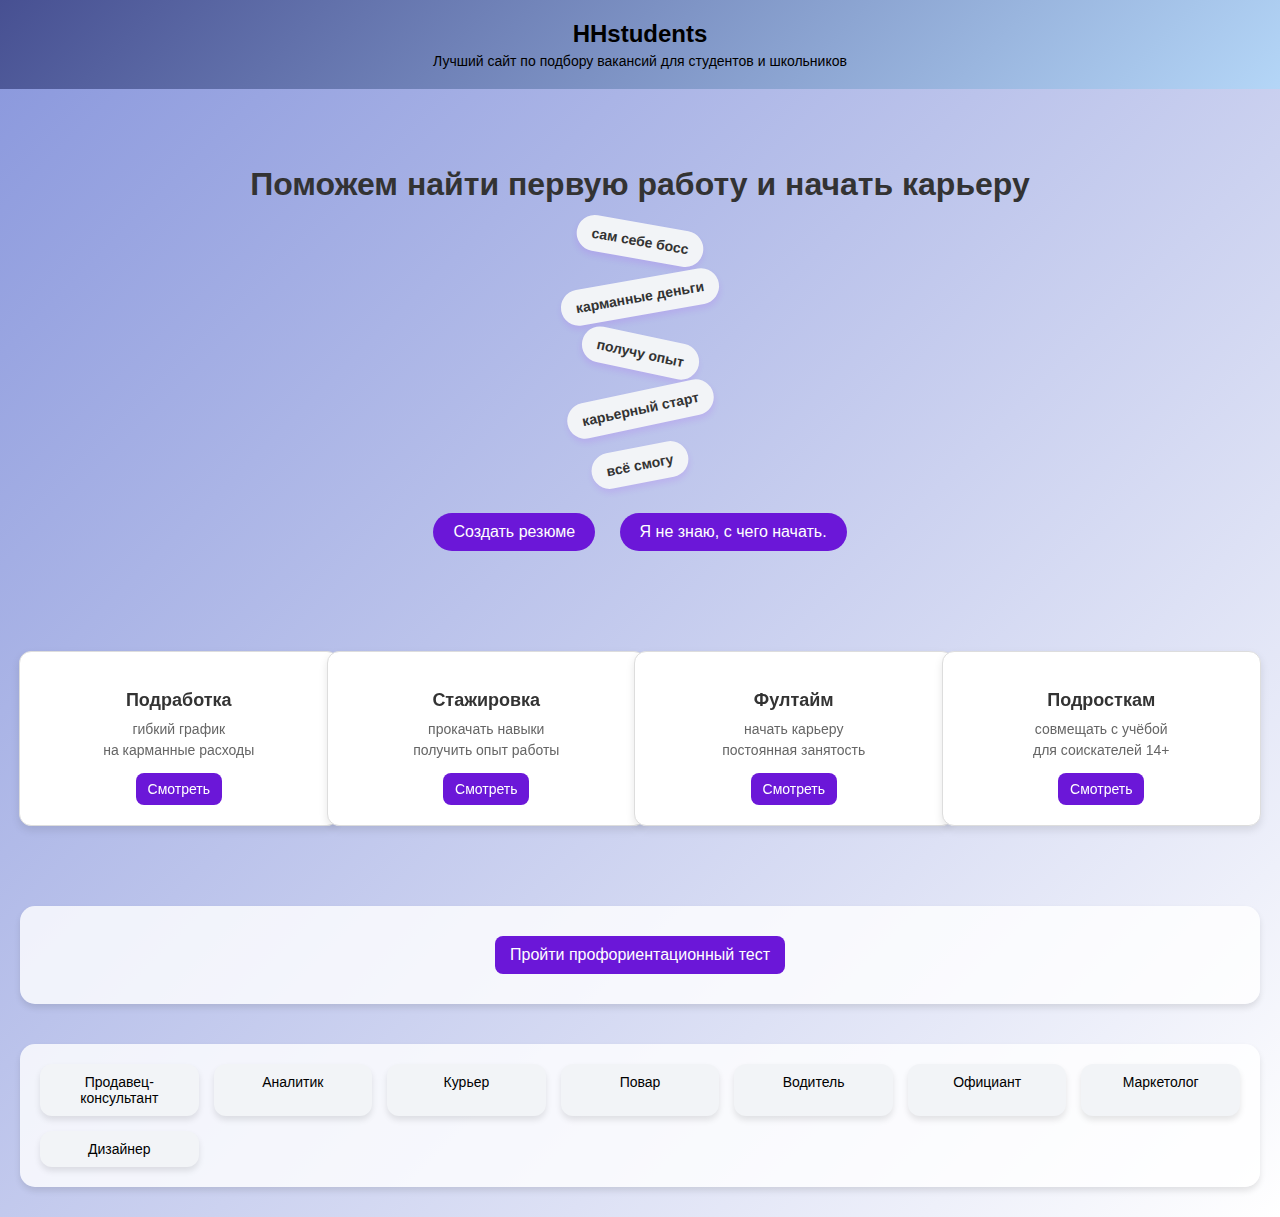
==== index.html @ cc39b58d "The COmmit" ====
<!DOCTYPE html>
<html lang="ru">
<head>
  <meta charset="UTF-8">
  <meta name="viewport" content="width=device-width, initial-scale=1.0">
  <title>Вакансии для студентов и молодых специалистов - стажировки, работы и подработки без опыта</title>
  <style>
    a {
  color: inherit;
  text-decoration: inherit;
  cursor: inherit;
}
    body {
      margin: 0;
      font-family: DAYTON, sans-serif;
      background: linear-gradient(135deg, #8896dc 0%, #ffffff 100%);
      color: #333;
    }

    header {
        background: linear-gradient(135deg, #475092, #b4d6f7);
      padding: 20px;
      text-align: center;
      color: #fff;
    }

    header h1 {
      margin: 0;
      font-size: 24px;
    }

    header p {
      margin: 5px 0 0;
      font-size: 14px;
    }

    .main-banner {
      text-align: center;
      padding: 50px 20px;
      position: relative;
    }

    .main-banner h2 {
      font-size: 32px;
      margin-bottom: 20px;
    }

    .keywords {
      display: flex;
      flex-direction: column;
      align-items: center;
      gap: 20px;
    }

    .keywords span {
      background-color: #f2f4f7;
      color: #333;
      border-radius: 20px;
      padding: 10px 15px;
      font-size: 14px;
      font-weight: bold;
      font-family: comic sans ms, sans-serif;
      box-shadow: 0 4px 6px rgba(153, 0, 255, 0.1);
      transition: border 0.3s;
    }

    .keywords span:hover {
      border: 2px solid #6b17d8;
    }

    .buttons {
      text-align: center;
      margin-top: 20px;
    }

    .buttons button {
      background-color: #6b17d8;
      color: #fff;
      border: none;
      border-radius: 25px;
      padding: 10px 20px;
      font-size: 16px;
      cursor: pointer;
      margin: 10px;
      transition: transform 0.3s, background-color 0.3s;
    }

    .buttons button:hover {
      background-color:#6f00ff;
      transform: translateY(-5px);
    }

    .cards {
      display: grid;
      grid-template-columns: repeat(auto-fit, minmax(250px, 1fr));
      gap: 30px;
      padding: 40px;
      justify-items: center;
    }

    .card {
      background-color: #fff;
      border: 1px solid #ddd;
      border-radius: 12px;
      padding: 20px;
      text-align: center;
      box-shadow: 0 4px 8px rgba(0, 0, 0, 0.1);
      width: 100%;
      max-width: 300px;
      position: relative;
      transition: transform 0.3s, background-color 0.3s;
    }

    .card:hover {
      transform: translateY(-10px);
      background-color: #f2f4f7;
    }

    .card h3 {
      font-size: 18px;
      color: #333;
      margin-bottom: 10px;
    }

    .card p {
      font-size: 14px;
      color: #666;
      margin: 5px 0;
    }

    .card button {
      margin-top: 10px;
      padding: 8px 12px;
      font-size: 14px;
      background-color: #6b17d8;
      color: white;
      border: none;
      border-radius: 8px;
      cursor: pointer;
      transition: background-color 0.3s;
    }

    .card button:hover {
      background-color: #6f00ff;
    }

    .test-section {
      text-align: center;
      margin: 40px 20px;
      padding: 20px;
      background-color: rgba(255, 255, 255, 0.8);
      border-radius: 15px;
      box-shadow: 0 4px 6px rgba(0, 0, 0, 0.1);
    }

    .test-section button {
      background-color: #6b17d8;
      color: white;
      border: none;
      border-radius: 8px;
      padding: 10px 15px;
      font-size: 16px;
      cursor: pointer;
      margin: 10px;
      transition: background-color 0.3s;
    }

    .test-section button:hover {
      background-color: #6f00ff;
    }

    .test-question {
      display: none;
      margin-top: 20px;
    }

    .test-question.active {
      display: block;
    }

    .test-question p {
      font-size: 18px;
      margin-bottom: 15px;
    }

    .test-question button {
      margin: 5px;
    }

    .jobs-list {
      display: grid;
      grid-template-columns: repeat(auto-fit, minmax(150px, 1fr));
      gap: 15px;
      margin: 30px 20px;
      padding: 20px;
      background-color: rgba(255, 255, 255, 0.8);
      border-radius: 15px;
      box-shadow: 0 4px 6px rgba(0, 0, 0, 0.1);
    }

    .jobs-list a {
      text-decoration: none;
      font-size: 14px;
      color: #000000;
      text-align: center;
      background-color: #f2f4f7;
      border-radius: 12px;
      padding: 10px;
      box-shadow: 0 4px 6px rgba(0, 0, 0, 0.1);
      transition: background-color 0.3s;
    }

    .jobs-list a:hover {
      background-color: #cce7e2;
    }

    /* Highlight Job Card */
    .highlight {
      background-color: #ffe8e8;
      border: 2px solid #e91e63;
      animation: highlight-animation 1s ease-in-out infinite alternate;
    }

    @keyframes highlight-animation {
      from {
        transform: scale(1);
      }
      to {
        transform: scale(1.05);
      }
    }
    /* Важная часть */
.popup__bg {
    position: fixed;
    top: 0;
    left: 0;
    width: 100%;
    height: 100vh;
    background: rgba(0,0,0,0.5);
    opacity: 0;
    pointer-events: none;
    transition: 0.5s all;
}

.popup__bg.active {
    opacity: 1;
    pointer-events: all;
    transition: 0.5s all;
}

.popup {
    position: absolute;
    top: 50%;
    left: 50%;
    transform: translate(-50%, -50%) scale(0);
    background: #fff;
    width: 400px;
    padding: 25px;
    transition: 0.5s all;
}

.popup.active {
    transform: translate(-50%, -50%) scale(1);
    transition: 0.5s all;
    z-index: 10;
}
/* Конец важной части */
/* Далее код для стилизации формы */
.close-popup {
    position: absolute;
    top: 10px;
    right: 10px;
    cursor: pointer;
    width: 40px;
    height: 40px;
}

.popup label {
    width: 100%;
    margin-bottom: 25px;
    display: flex;
    flex-direction: column-reverse;
}

.popup .label__text {
    font-size: 14px;
    text-transform: uppercase;
    font-weight: 500;
    color: #cfd0d3;
    margin-bottom: 5px;
}

.popup input {
    height: 45px;
    font-size: 18px;
    border: none;
    outline: none;
    border-bottom: 1px solid #cfd0d3;
}

.popup input:focus {
    border-bottom: 1px solid #2982ff;
}

.popup input:focus + .label__text {
    color: #2982ff;
}

.popup textarea {
    resize: none;
    width: 100%;
    height: 150px;
    border: none;
    outline: none;
    border-bottom: 1px solid #cfd0d3;
    font-size: 18px;
    padding-top: 5px;
}

.popup textarea:focus {
    border-bottom: 1px solid #2982ff;
}

.popup textarea:focus + .label__text {
    color: #2982ff;
}

.popup button {
    width: 100%;
    height: 45px;
    display: flex;
    align-items: center;
    justify-content: center;
    color: #fff;
    font-size: 18px;
    border: 2px solid #2982ff;
    background: #2982ff;
    cursor: pointer;
    text-transform: uppercase;
    transition: 0.5s all;
}

.popup button:hover {
    background: #fff;
    color:#2982ff;
    transition: 0.5s all;
}
  </style>
</head>
<body>
  <header>
    <h1 style="color:#000000">HHstudents</h1>
    <p style="color:#000000">Лучший сайт по подбору вакансий для студентов и школьников</p>
  </header>

  <section class="main-banner">
    <h2><span style="font-family:'Trebuchet MS', 'Lucida Sans Unicode', 'Lucida Grande', 'Lucida Sans', Arial, sans-serif">Поможем найти первую работу и начать карьеру</span></h2>
    <div class="keywords">
      <span style="transform: rotate(10deg); text-align: left;">сам себе босс</span>
      <span style="transform: rotate(-10deg);">карманные деньги</span>
      <span style="transform: rotate(12deg);">получу опыт</span>
      <span style="transform: rotate(-12deg);">карьерный старт</span>
      <span style="transform: rotate(-11deg);">всё смогу</span>
    </div>
    <div class="popup__bg">
      <form class="popup">
          <img src="images/close-square-svgrepo-com.svg" class="close-popup">
          <label>
              <input type="text" name="name">
              <div class="label__text">
                  Ваше имя
              </div>
          </label>
          <label>
              <input type="tel" name="tel">
              <div class="label__text">
                  Ваш телефон
              </div>
          </label>
          <label>
              <textarea name="message"></textarea>
              <div class="label__text">
                  Ваше сообщение
              </div>
          </label>
          <button type="submit">Отправить</button>
      </form>
  </div>
    <div class="buttons">
      <button><a href="#" class="open-popup">Создать резюме</a></button>
      <a href='#Я не знаю с чего начать'>
        <button id="restart-testr" class="green-button" onclick="document.getElementById('povar').scrollIntoView({ behavior: 'smooth' });">Я не знаю, с чего начать.
      </button>
      </a>
    </div>
  </section>

  <section class="cards">
    <div class="card" data-category="студентам">
      <h3>Подработка</h3>
      <p>гибкий график</p>
      <p>на карманные расходы</p>
      <button><a href="https://hh.ru/search/vacancy?experience=noExperience&employment=part&hhtmFrom=students&hhtmFromLabel=for_users">Смотреть</a></button>
    </div>
    <div class="card" data-category="студентам выпускникам">
      <h3>Стажировка</h3>
      <p>прокачать навыки</p>
      <p>получить опыт работы</p>
      <button><a href="https://hh.ru/stazhirovki?hhtmFrom=students&hhtmFromLabel=for_users">Смотреть</a></button>
    </div>
    <div class="card" data-category="выпускникам">
      <h3>Фултайм</h3>
      <p>начать карьеру</p>
      <p>постоянная занятость</p>
      <button><a href="https://hh.ru/search/vacancy?employment=full&experience=noExperience&hhtmFrom=students&hhtmFromLabel=for_users">Смотреть</a></button>
    </div>
    <div class="card" data-category="школьникам">
      <h3>Подросткам</h3>
      <p>совмещать с учёбой</p>
      <p>для соискателей 14+</p>
      <button><a href="https://hh.ru/search/vacancy?search_field=name&search_field=company_name&search_field=description&enable_snippets=false&experience=noExperience&label=accept_kids&text=&L_save_area=true&hhtmFrom=students&hhtmFromLabel=for_users">Смотреть</a></button>
    </div>
  </section>

  <section class="test-section">
    <a href='#Я не знаю с чего начать'>
      <button id="restart-test" class="green-button">Пройти профориентационный тест</button>
    </a>
    <div id="test-questions"></div>
    <section id="result" style="display: none; text-align: center;">
      <h3>Результаты теста:</h3>
      <div id="result-links" style="margin-top: 40px;"></div>

    </section>
  </section>


  <style>
    /* Общий стиль для зеленых кнопок */
    .green-button {
      background-color: #6b17d8; /* Темно-зеленый цвет */
      color: white;
      border: none;
      border-radius: 8px;
      padding: 10px 20px;
      font-size: 16px;
      cursor: pointer;
      margin: 10px;
      transition: background-color 0.3s, transform 0.3s;
    }

    .green-button:hover {
      background-color: #6f00ff; /* Более темный зеленый */
      transform: translateY(-3px); /* Легкое приподнимание */
    }

    /* Для кнопок ответов */
    .test-question button {
      background-color: #6b17d8; /* Темно-зеленый цвет */
      color: white;
      border: none;
      border-radius: 8px;
      padding: 10px 20px;
      font-size: 16px;
      cursor: pointer;
      margin: 10px;
      transition: background-color 0.3s, transform 0.3s;
    }

    .test-question button:hover {
      background-color: #6f00ff; /* Более темный зеленый */
      transform: translateY(-3px); /* Легкое приподнимание */
    }
  </style>

  <section class="jobs-list">
    <a href="https://hh.ru/vacancies/konsultant">Продавец-консультант</a>
    <a href="https://hh.ru/vacancies/analitik">Аналитик</a>
    <a href="https://hh.ru/search/vacancy?text=Курьер&salary=&ored_clusters=true&experience=noExperience&accept_temporary=false&hhtmFrom=students&hhtmFromLabel=professions">Курьер</a>
    <a href="https://hh.ru/vacancies/povar">Повар</a>
    <a id="povar" href="https://hh.ru/vacancies/voditel?hhtmFromLabel=rainbow_profession&hhtmFrom=main">Водитель</a>
    <a href="https://hh.ru/search/vacancy?text=Официант&salary=&ored_clusters=true&experience=noExperience&accept_temporary=false&hhtmFrom=students&hhtmFromLabel=professions">Официант</a>
    <a href="https://hh.ru/vacancies/marketolog">Маркетолог</a>
    <a href="https://hh.ru/vacancies/dizayner">Дизайнер</a>
  </section>

  <script>
    const questions = [
      { question: "Какая сфера вам ближе?", options: ["IT", "Маркетинг", "Медицина", "Искусство", "Образование"] },
      { question: "Как вы относитесь к командной работе?", options: ["Обожаю", "Работаю в одиночку", "Не имеет значения"] },
      { question: "Какую нагрузку вы предпочитаете?", options: ["Полный день", "Частичная занятость", "Гибкий график"] },
      { question: "Что вам больше нравится?", options: ["Анализ данных", "Креативность", "Работа с людьми", "Физический труд"] },
      { question: "Какое образование у вас?", options: ["Техническое", "Гуманитарное", "Медицинское", "Не имеет значения"] },
      { question: "Вы любите путешествовать?", options: ["Да", "Нет"] },
      { question: "Что для вас важно на работе?", options: ["Доход", "Интерес", "Стабильность", "Творчество"] },
      { question: "Как вы относитесь к новым технологиям?", options: ["Люблю изучать", "Использую редко", "Интересуюсь, но не глубоко"] },
      { question: "Где вы себя видите через 5 лет?", options: ["Руководитель", "Эксперт", "Фрилансер", "Работаю в команде"] },
      { question: "Какая работа вам ближе?", options: ["Офисная", "Удаленная", "На свежем воздухе", "В больнице"] }
    ];

    const professions = {
      IT: "https://hh.ru/vacancies/specialist_po_it",
      Маркетинг: "https://hh.ru/vacancies/marketolog",
      Медицина: "https://hh.ru/vacancies/medicinskiy_rabotnik",
      Искусство: "https://hh.ru/vacancies/artist",
      Образование: "https://hh.ru/vacancies/uchitel",
      "Анализ данных": "https://hh.ru/vacancies/analitik-dannyh",
      "Работа с людьми": "https://hh.ru/vacancies/konsultant",
      "Физический труд": "https://hh.ru/vacancies/gruzchik",
      Руководитель: "https://hh.ru/vacancies/rukovoditel",
      Фрилансер: "https://hh.ru/vacancies/frilanser"
    };

    let currentQuestionIndex = 0;
    let selectedAnswers = [];

    const testQuestions = document.getElementById("test-questions");
    const resultSection = document.getElementById("result");
    const resultLinks = document.getElementById("result-links");
    const restartButton = document.getElementById("restart-test");

    // Функция для отображения вопроса
    function showQuestion(index) {
      const questionData = questions[index];

      testQuestions.innerHTML = `
        <div class="test-question active">
          <p>${questionData.question}</p>
          <div id="options-container"></div>
        </div>
      `;

      const optionsContainer = document.getElementById("options-container");
      questionData.options.forEach(option => {
        const button = document.createElement("button");
        button.textContent = option;
        button.className = "green-button";
        button.addEventListener("click", () => handleAnswer(option));
        optionsContainer.appendChild(button);
      });
    }
    // Обработка ответа пользователя
    function handleAnswer(answer) {
      selectedAnswers.push(answer);
      currentQuestionIndex++;

      if (currentQuestionIndex < questions.length) {
        showQuestion(currentQuestionIndex);
      } else {
        showResult();
      }
    }
    let popupBg = document.querySelector('.popup__bg'); // Фон попап окна
let popup = document.querySelector('.popup'); // Само окно
let openPopupButtons = document.querySelectorAll('.open-popup'); // Кнопки для показа окна
let closePopupButton = document.querySelector('.close-popup'); // Кнопка для скрытия окна
openPopupButtons.forEach((button) => { // Перебираем все кнопки
    button.addEventListener('click', (e) => { // Для каждой вешаем обработчик событий на клик
        e.preventDefault(); // Предотвращаем дефолтное поведение браузера
        popupBg.classList.add('active'); // Добавляем класс 'active' для фона
        popup.classList.add('active'); // И для самого окна
    })
});
closePopupButton.addEventListener('click',() => { // Вешаем обработчик на крестик
    popupBg.classList.remove('active'); // Убираем активный класс с фона
    popup.classList.remove('active'); // И с окна
});
document.addEventListener('click', (e) => { // Вешаем обработчик на весь документ
    if(e.target === popupBg) { // Если цель клика - фот, то:
        popupBg.classList.remove('active'); // Убираем активный класс с фона
        popup.classList.remove('active'); // И с окна
    }
});
    // Отображение результатов теста
    function showResult() {
      testQuestions.style.display = "none";
      resultSection.style.display = "block";

      const selectedProfession = selectedAnswers.reduce((acc, answer) => {
        if (professions[answer]) acc[answer] = (acc[answer] || 0) + 1;
        return acc;
      }, {});

      const sortedProfessions = Object.keys(selectedProfession).sort((a, b) => selectedProfession[b] - selectedProfession[a]);

      resultLinks.innerHTML = "";
      sortedProfessions.slice(0, 3).forEach(prof => {
        const link = document.createElement("a");
        link.href = professions[prof];
        link.textContent = prof;
        link.target = "_blank";
        link.className = "green-button";
        resultLinks.appendChild(link);
      });

      restartButton.style.display = "inline-block";
    }

    // Перезапуск теста
    // restartButton.addEventListener("click", () => {
    //   currentQuestionIndex = 0;
    //   selectedAnswers = [];
    //   testQuestions.style.display = "block";
    //   resultSection.style.display = "none";
    //   showQuestion(currentQuestionIndex);
    // });

    // Инициализация теста
    restartButton.addEventListener("click", () => {
      currentQuestionIndex = 0;
      selectedAnswers = [];
      testQuestions.style.display = "block";
      resultSection.style.display = "none";
      restartButton.textContent = "Начать заново";
      showQuestion(currentQuestionIndex);
    });
  </script>
</body>
</html>
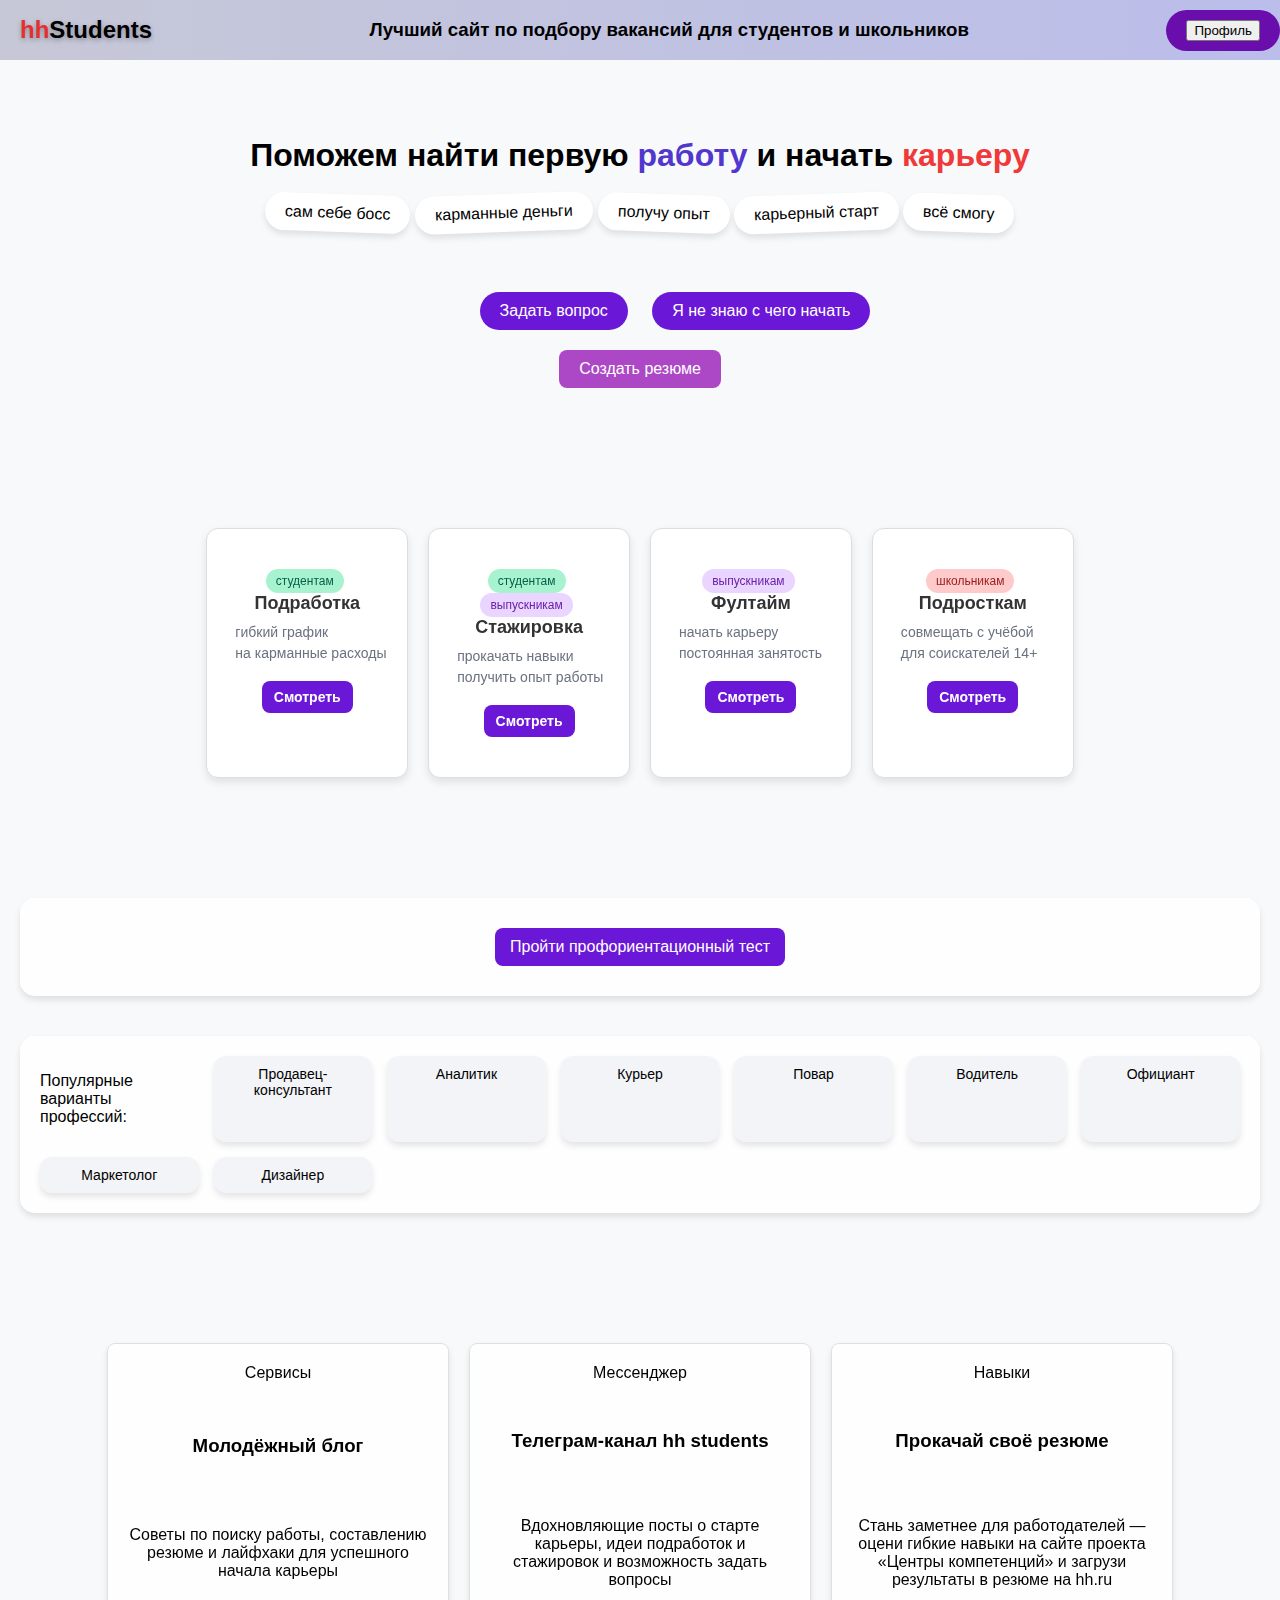
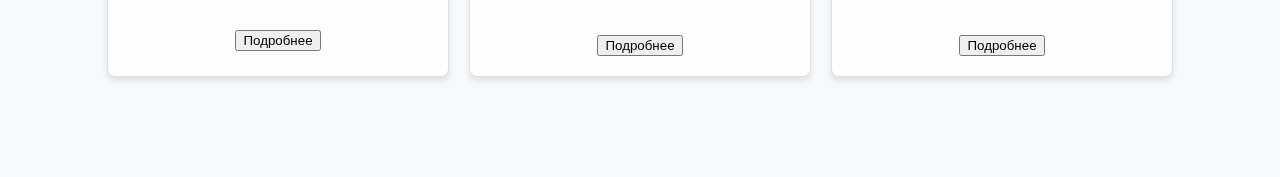
==== commit 9e529577: "Update index.html" ====
--- a/index.html
+++ b/index.html
@@ -1,5 +1,6 @@
 <!DOCTYPE html>
 <html lang="ru">
+<link rel="stylesheet" hre="style.css">
 <head>
   <meta charset="UTF-8">
   <meta name="viewport" content="width=device-width, initial-scale=1.0">
@@ -11,14 +12,147 @@
   cursor: inherit;
 }
     body {
-      margin: 0;
+        margin: 0;
       font-family: DAYTON, sans-serif;
-      background: linear-gradient(135deg, #8896dc 0%, #ffffff 100%);
-      color: #333;
+      background: url(ffwsaf.png)
     }
 
     header {
-        background: linear-gradient(135deg, #475092, #b4d6f7);
+            margin: 0;
+            height: 100vh;
+            display: flex;
+            justify-content: space-between;
+            align-items: center;
+            background: linear-gradient(90deg, #c6c8d7, #b0b2ff, #f6c2f1);
+            background-size: 400% 400%;
+            animation: gradientAnimation 7s ease infinite;
+            height: 60px;
+            /* padding: 20px;
+            text-align: center;
+            color: #fff; */
+        }
+        body {
+  font-family: Arial, sans-serif;
+  margin: 0;
+  padding: 0;
+  background-color: #f8f9fb;
+}
+.textright {
+    text-align: right;
+    padding: 10px 20px;
+            font-size: 16px;
+            color: rgb(242, 242, 242);
+            background-color: #6a0dad;
+            border: none;
+            border-radius: 30px;
+            cursor: pointer;
+            transition: background-color 0.3s ease;
+}
+.cards-container {
+  display: flex;
+  gap: 20px;
+  justify-content: center;
+  margin: 40px auto;
+  max-width: 1200px;
+}
+
+.card {
+  background: #fff;
+  border: 1px solid #e5e7eb;
+  border-radius: 10px;
+  box-shadow: 0 2px 4px rgba(0, 0, 0, 0.1);
+  padding: 10px;
+  width: 250px;
+  text-align: left;
+}
+
+.card h3 {
+  font-size: 20px;
+  margin: 20px 0;
+}
+
+.card ul {
+  list-style: none;
+  padding: 0;
+  margin: 10px 0;
+}
+
+.card ul li {
+  display: flex;
+  align-items: center;
+  font-size: 14px;
+  color: #6b7280;
+  margin: 5px 0;
+}
+
+.card ul li i {
+  margin-right: 8px;
+  font-size: 16px;
+}
+
+.card button {
+  background: #f1f5f9;
+  border: none;
+  border-radius: 5px;
+  cursor: pointer;
+  padding: 10px 20px;
+  font-size: 14px;
+  color: #1f2937;
+  margin-top: 15px;
+  transition: background 0.3s;
+}
+
+.card button:hover {
+  background: #e5e7eb;
+}
+
+.card button a {
+  text-decoration: none;
+  color: inherit;
+}
+
+.tag {
+  display: inline-block;
+  padding: 5px 10px;
+  border-radius: 20px;
+  font-size: 12px;
+  color: #fff;
+  margin-right: 5px;
+}
+
+.tag.student {
+  background-color: #a7f3d0;
+  color: #065f46;
+}
+
+.tag.graduate {
+  background-color: #e9d5ff;
+  color: #6b21a8;
+}
+
+.tag.school {
+  background-color: #fecaca;
+  color: #9b1c1c;
+}
+
+
+        @keyframes gradientAnimation {
+            0% {
+                background-position: 0% 50%;
+            }
+            50% {
+                background-position: 100% 50%;
+            }
+            100% {
+                background-position: 0% 50%;
+            }
+        }
+
+        h1 {
+            font-family: Arial, sans-serif;
+            color: white;
+            text-shadow: 0 2px 5px rgba(0, 0, 0, 0.3);
+        
       padding: 20px;
       text-align: center;
       color: #fff;
@@ -46,31 +180,32 @@
     }
 
     .keywords {
-      display: flex;
-      flex-direction: column;
-      align-items: center;
-      gap: 20px;
-    }
-
-    .keywords span {
-      background-color: #f2f4f7;
-      color: #333;
-      border-radius: 20px;
-      padding: 10px 15px;
-      font-size: 14px;
-      font-weight: bold;
-      font-family: comic sans ms, sans-serif;
-      box-shadow: 0 4px 6px rgba(153, 0, 255, 0.1);
-      transition: border 0.3s;
-    }
-
-    .keywords span:hover {
-      border: 2px solid #6b17d8;
-    }
+  display: flex;
+  align-items: center;
+  justify-content: center;
+  gap: 10px; /* Расстояние между элементами */
+  flex-wrap: wrap; /* Позволяет элементам переноситься на новую строку при необходимости */
+  margin-top: 20px;
+}
+.keywords span {
+  display: inline-block;
+  padding: 10px 20px;
+  border-radius: 20px;
+  background: #fff;
+  box-shadow: 0 4px 6px rgba(0, 0, 0, 0.1);
+  transform: rotate(0deg); /* Убираем произвольный поворот */
+  transition: transform 0.3s ease;
+}
+.keywords span:hover {
+  transform: scale(1.05); /* Немного увеличиваем элемент при наведении */
+  box-shadow: 0 6px 10px rgba(0, 0, 0, 0.15);
+}
+
+    
 
     .buttons {
       text-align: center;
-      margin-top: 20px;
+      margin-top: 50px;
     }
 
     .buttons button {
@@ -102,7 +237,7 @@
       background-color: #fff;
       border: 1px solid #ddd;
       border-radius: 12px;
-      padding: 20px;
+      padding: 40px 20px;
       text-align: center;
       box-shadow: 0 4px 8px rgba(0, 0, 0, 0.1);
       width: 100%;
@@ -211,7 +346,7 @@
     }
 
     .jobs-list a:hover {
-      background-color: #cce7e2;
+      background-color: #e8def7;
     }
 
     /* Highlight Job Card */
@@ -243,11 +378,14 @@
 }
 
 .popup__bg.active {
+    position:static;
     opacity: 1;
     pointer-events: all;
     transition: 0.5s all;
 }
-
+.popup__bg.active:hover {
+    background: none;
+}
 .popup {
     position: absolute;
     top: 50%;
@@ -345,22 +483,143 @@
     color:#2982ff;
     transition: 0.5s all;
 }
+.bodys {
+    font-family: Arial, sans-serif;
+    display: flex;
+    justify-content: center;
+    align-items: flex-end; /* Выровнять элементы по нижнему краю */
+    margin: 0;
+    position: relative; /* Для корректного позиционирования */
+        }
+
+        .cards1 {
+    cursor: pointer;
+    bottom: 0;
+    display: flex;
+    gap: 20px;
+    background-color: linear-gradient(135deg, #8896dc 0%, #ffffff 100%); /* Фон для блока */
+    padding: 100px 20px;
+    width: 100%; /* Растянуть блок по ширине экрана */
+    justify-content: center;
+    transition: transform 0,3s, background-color 0.3s;
+        }
+
+        .card1 {
+            background-color: #f8f8f8;
+      border: 1px solid #ddd;
+      border-radius: 12px;
+      padding: 20px;
+      text-align: center;
+      box-shadow: 0 4px 8px rgba(0, 0, 0, 0.1);
+      width: 100%;
+      max-width: 300px;
+      position: relative;
+      transition: transform 0.3s, background-color 0.3s;
+            display: grid;
+      grid-template-columns: repeat(auto-fit, minmax(250px, 1fr));
+      gap: 30px;
+      padding: 40px;
+      justify-items: center;
+            background: rgb(254, 254, 255);
+    border: 1px solid #e0e0e0;
+    border-radius: 8px;
+    padding: 20px;
+    width: 300px;
+    box-shadow: 0 4px 6px rgba(0, 0, 0, 0.1);
+        }
+        .card1:hover {
+            transform: translateY(-3px);
+        }
+        .card h3 {
+            margin: 0;
+    font-size: 18px;
+    color: #333;
+        }
+
+        .card p {
+            margin: 10px 0 20px;
+    color: #666;
+    font-size: 14px;
+    line-height: 1.5;
+        }
+
+        .card .tag1 {
+            display: inline-block;
+    background: #ffbcbc;
+    color: #ffffff;
+    font-size: 12px;
+    padding: 4px 8px;
+    border-radius: 12px;
+    margin-bottom: 10px;
+        }
+
+        .card a {
+            text-decoration: none;
+    color: #0066cc;
+    font-weight: bold;
+    font-size: 14px;
+        }
+
+        .card a:hover {
+            text-decoration: underline;
+        }
+    </style>
+</head>
   </style>
 </head>
+    <style>
+        .button {
+            background-color: #6a4dff;
+            color: white;
+            padding: 10px 20px;
+            border-radius: 25px;
+            font-size: 16px;
+            border: none;
+            cursor: pointer;
+            text-align: center;
+            transition: background-color 0.3s;
+            background-color: #ac48c5; /* Темно-зеленый цвет */
+      color: white;
+      border: none;
+      border-radius: 8px;
+      padding: 10px 20px;
+      font-size: 16px;
+      cursor: pointer;
+      margin: 10px;
+      transition: background-color 0.3s, transform 0.3s;
+        }
+
+        .button:hover {
+            background-color: #6f00ff;
+        }
+
+        .button a {
+            color: white;
+            text-decoration: none;
+            display: inline-block;
+        }
+    </style>
+</head>
+<body>
+    </button>
 <body>
   <header>
-    <h1 style="color:#000000">HHstudents</h1>
-    <p style="color:#000000">Лучший сайт по подбору вакансий для студентов и школьников</p>
+    <h1 style="color:#e33030">hh<span style="color:#000000">Students</span></h1>
+    <h3 style="color:#000000">Лучший сайт по подбору вакансий для студентов и школьников</h3>
+    <div class="textright"><button id="profileButton">Профиль</button></div>
   </header>
 
   <section class="main-banner">
-    <h2><span style="font-family:'Trebuchet MS', 'Lucida Sans Unicode', 'Lucida Grande', 'Lucida Sans', Arial, sans-serif">Поможем найти первую работу и начать карьеру</span></h2>
-    <div class="keywords">
-      <span style="transform: rotate(10deg); text-align: left;">сам себе босс</span>
-      <span style="transform: rotate(-10deg);">карманные деньги</span>
-      <span style="transform: rotate(12deg);">получу опыт</span>
-      <span style="transform: rotate(-12deg);">карьерный старт</span>
-      <span style="transform: rotate(-11deg);">всё смогу</span>
+    <h2><span style="font-family:'Trebuchet MS', 'Lucida Sans Unicode', 'Lucida Grande', 'Lucida Sans', Arial, sans-serif">Поможем найти первую<span style="color:#5137ce"> работу</span> и начать<span style="color:#f03a3a"> карьеру</span></span></h2>
+    <div class="keywords" style="display: flex; align-items: center; justify-content: center; gap: 10px; flex-wrap: wrap;"> 
+      <class="keywords"> 
+        <span style="transform: rotate(2deg); text-align: left;">сам себе босс</span>
+        <span style="transform: rotate(-2deg);">карманные деньги</span>
+        <span style="transform: rotate(2deg);">получу опыт</span>
+        <span style="transform: rotate(-2deg);">карьерный старт</span>
+        <span style="transform: rotate(2deg);">всё смогу</span>
+    </div>
+    
     </div>
     <div class="popup__bg">
       <form class="popup">
@@ -387,39 +646,57 @@
       </form>
   </div>
     <div class="buttons">
-      <button><a href="#" class="open-popup">Создать резюме</a></button>
-      <a href='#Я не знаю с чего начать'>
-        <button id="restart-testr" class="green-button" onclick="document.getElementById('povar').scrollIntoView({ behavior: 'smooth' });">Я не знаю, с чего начать.
+      <button  style="margin-left: 220px;"><a class="open-popup">Задать вопрос</a></button>
+        <button style="margin-right: 150px;"restart-testr" class="green-button" onclick="document.getElementById('povar').scrollIntoView({ behavior: 'smooth' });">Я не знаю с чего начать
       </button>
       </a>
+    </div> 
+    <a href="https://nn.hh.ru/registration?hhtmFrom=students&hhtmFromLabel=help" target="_blank">
+        <button class="button">Создать резюме</button>
+    </a>
+  </section>
+
+  <section class="cards">
+    <div class="cards-container">
+      <div class="card" data-category="студентам">
+        <span class="tag student">студентам</span>
+        <h3>Подработка</h3>
+        <ul>
+          <li><i class="icon-calendar"></i>гибкий график</li>
+          <li><i class="icon-wallet"></i>на карманные расходы</li>
+        </ul>
+        <button><a href="https://hh.ru/search/vacancy?experience=noExperience&employment=part&hhtmFrom=students&hhtmFromLabel=for_users">Смотреть</a></button>
+      </div>
+      <div class="card" data-category="студентам выпускникам">
+        <span class="tag student">студентам</span>
+        <span class="tag graduate">выпускникам</span>
+        <h3>Стажировка</h3>
+        <ul>
+          <li><i class="icon-star"></i>прокачать навыки</li>
+          <li><i class="icon-check"></i>получить опыт работы</li>
+        </ul>
+        <button><a href="https://hh.ru/stazhirovki?hhtmFrom=students&hhtmFromLabel=for_users">Смотреть</a></button>
+      </div>
+      <div class="card" data-category="выпускникам">
+        <span class="tag graduate">выпускникам</span>
+        <h3>Фултайм</h3>
+        <ul>
+          <li><i class="icon-briefcase"></i>начать карьеру</li>
+          <li><i class="icon-repeat"></i>постоянная занятость</li>
+        </ul>
+        <button><a href="https://hh.ru/search/vacancy?employment=full&experience=noExperience&hhtmFrom=students&hhtmFromLabel=for_users">Смотреть</a></button>
+      </div>
+      <div class="card" data-category="школьникам">
+        <span class="tag school">школьникам</span>
+        <h3>Подросткам</h3>
+        <ul>
+          <li><i class="icon-book"></i>совмещать с учёбой</li>
+          <li><i class="icon-user"></i>для соискателей 14+</li>
+        </ul>
+        <button><a href="https://hh.ru/search/vacancy?search_field=name&search_field=company_name&search_field=description&enable_snippets=false&experience=noExperience&label=accept_kids&text=&L_save_area=true&hhtmFrom=students&hhtmFromLabel=for_users">Смотреть</a></button>
+      </div>
     </div>
-  </section>
-
-  <section class="cards">
-    <div class="card" data-category="студентам">
-      <h3>Подработка</h3>
-      <p>гибкий график</p>
-      <p>на карманные расходы</p>
-      <button><a href="https://hh.ru/search/vacancy?experience=noExperience&employment=part&hhtmFrom=students&hhtmFromLabel=for_users">Смотреть</a></button>
-    </div>
-    <div class="card" data-category="студентам выпускникам">
-      <h3>Стажировка</h3>
-      <p>прокачать навыки</p>
-      <p>получить опыт работы</p>
-      <button><a href="https://hh.ru/stazhirovki?hhtmFrom=students&hhtmFromLabel=for_users">Смотреть</a></button>
-    </div>
-    <div class="card" data-category="выпускникам">
-      <h3>Фултайм</h3>
-      <p>начать карьеру</p>
-      <p>постоянная занятость</p>
-      <button><a href="https://hh.ru/search/vacancy?employment=full&experience=noExperience&hhtmFrom=students&hhtmFromLabel=for_users">Смотреть</a></button>
-    </div>
-    <div class="card" data-category="школьникам">
-      <h3>Подросткам</h3>
-      <p>совмещать с учёбой</p>
-      <p>для соискателей 14+</p>
-      <button><a href="https://hh.ru/search/vacancy?search_field=name&search_field=company_name&search_field=description&enable_snippets=false&experience=noExperience&label=accept_kids&text=&L_save_area=true&hhtmFrom=students&hhtmFromLabel=for_users">Смотреть</a></button>
-    </div>
+    
   </section>
 
   <section class="test-section">
@@ -474,6 +751,7 @@
   </style>
 
   <section class="jobs-list">
+    <p>Популярные варианты профессий: </p>
     <a href="https://hh.ru/vacancies/konsultant">Продавец-консультант</a>
     <a href="https://hh.ru/vacancies/analitik">Аналитик</a>
     <a href="https://hh.ru/search/vacancy?text=Курьер&salary=&ored_clusters=true&experience=noExperience&accept_temporary=false&hhtmFrom=students&hhtmFromLabel=professions">Курьер</a>
@@ -484,6 +762,30 @@
     <a href="https://hh.ru/vacancies/dizayner">Дизайнер</a>
   </section>
 
+  <div class="bodys">
+    <div class="cards1">
+        <div class="card1">
+            <span class="tag1">Сервисы</span>
+            <h3>Молодёжный блог</h3>
+            <p>Советы по поиску работы, составлению резюме и лайфхаки для успешного начала карьеры</p>
+            <a href="https://hh.ru/articles/students?hhtmFrom=students&hhtmFromLabel=info"><button>Подробнее</button></a>
+        </div>
+
+        <div class="card1">
+            <span class="tag1">Мессенджер</span>
+            <h3>Телеграм-канал hh students</h3>
+            <p>Вдохновляющие посты о старте карьеры, идеи подработок и стажировок и возможность задать вопросы</p>
+            <a href="https://t.me/hh_internships"><button>Подробнее</button></a>
+        </div>
+
+        <div class="card1">
+            <span class="tag1">Навыки</span>
+            <h3>Прокачай своё резюме</h3>
+            <p>Стань заметнее для работодателей — оцени гибкие навыки на сайте проекта «Центры компетенций» и загрузи результаты в резюме на hh.ru</p>
+            <a href="https://softskills.rsv.ru/?utm_source=hh.ru&utm_medium=referral&utm_campaign=students_page"><button>Подробнее</button></a>
+        </div>
+    </div>
+</div>
   <script>
     const questions = [
       { question: "Какая сфера вам ближе?", options: ["IT", "Маркетинг", "Медицина", "Искусство", "Образование"] },
@@ -510,6 +812,7 @@
       Руководитель: "https://hh.ru/vacancies/rukovoditel",
       Фрилансер: "https://hh.ru/vacancies/frilanser"
     };
+    
 
     let currentQuestionIndex = 0;
     let selectedAnswers = [];
@@ -614,6 +917,9 @@
       restartButton.textContent = "Начать заново";
       showQuestion(currentQuestionIndex);
     });
+        document.getElementById('profileButton').addEventListener('click', function () {
+            window.location.href = 'profile.html';
+        });
   </script>
 </body>
-</html>+</html>
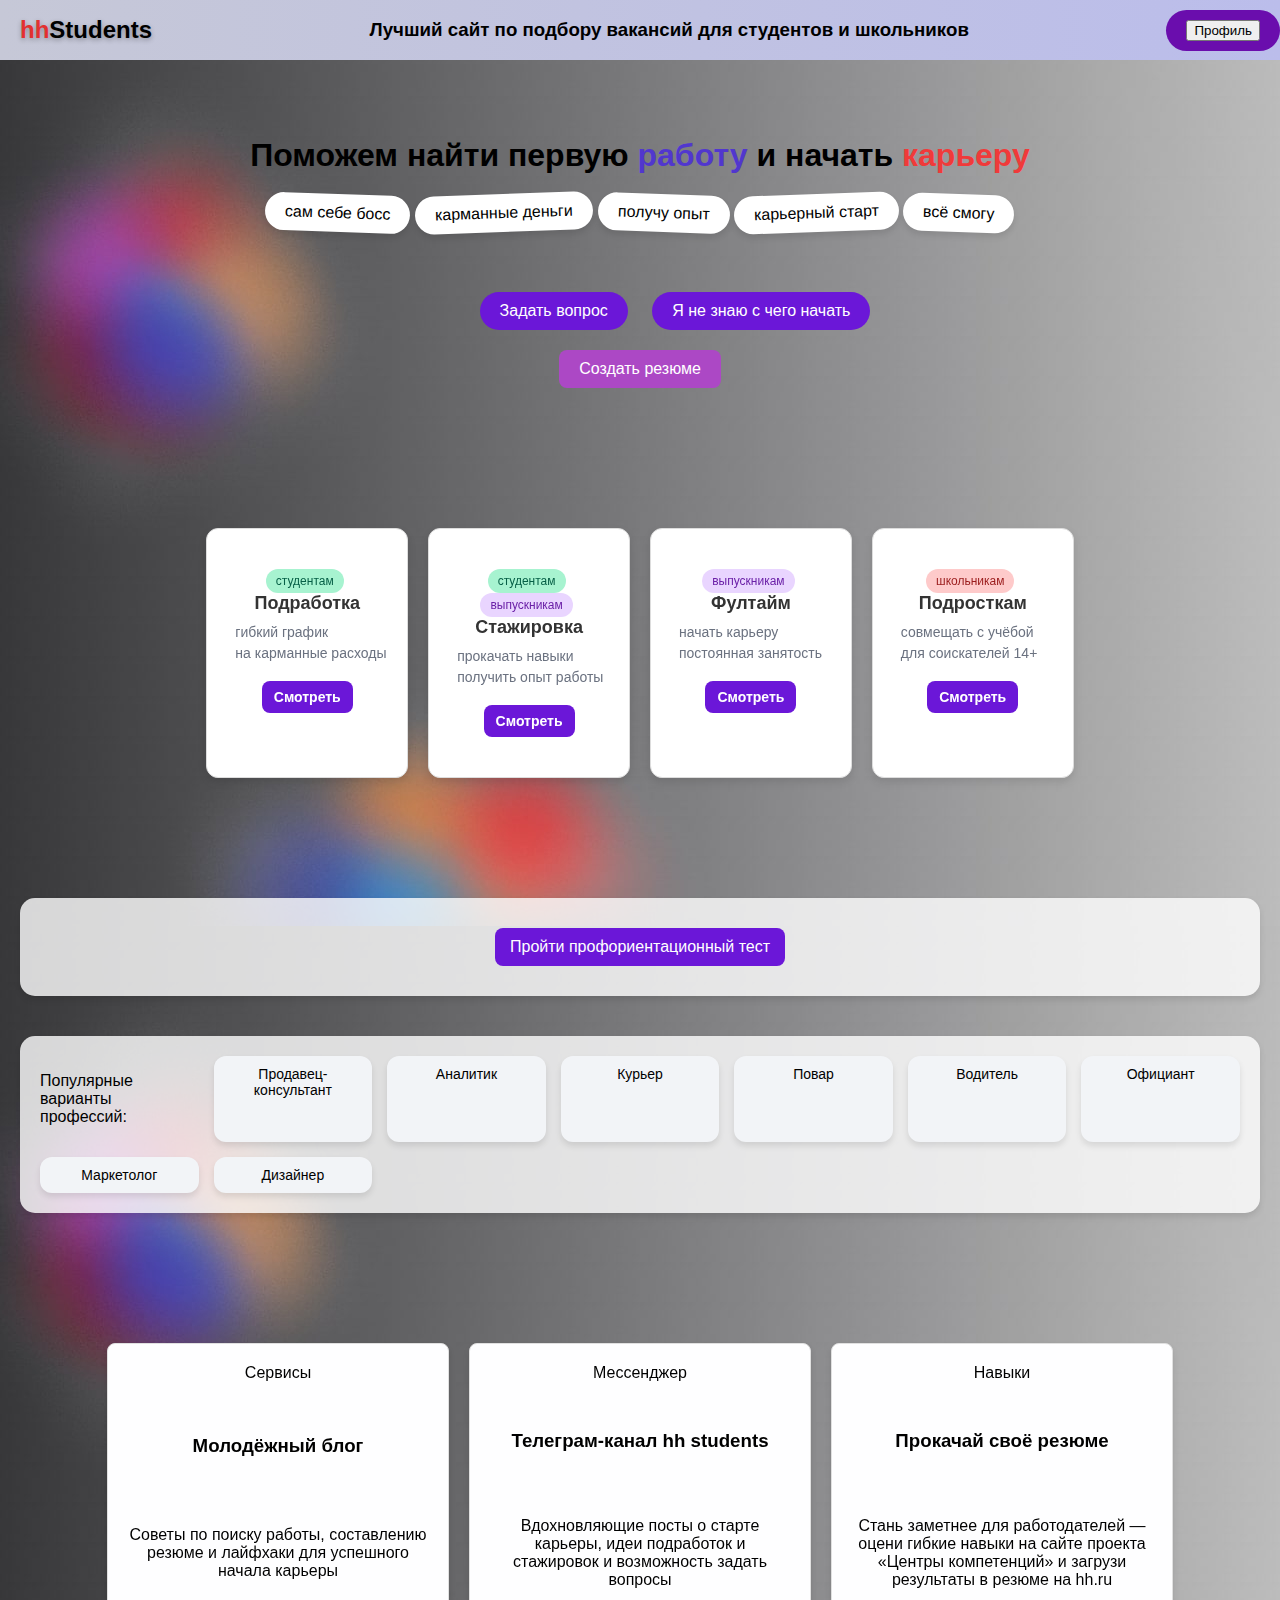
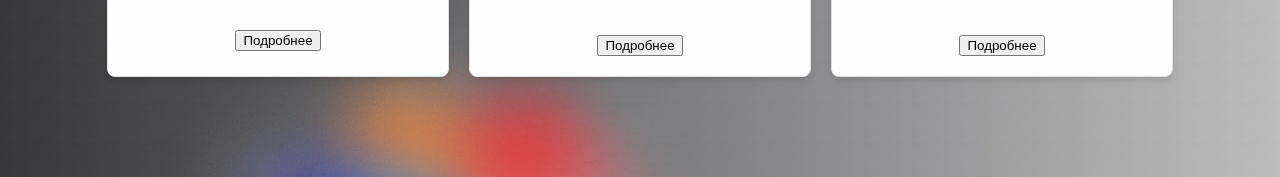
==== commit 0657d633: "Update index.html" ====
--- a/index.html
+++ b/index.html
@@ -14,7 +14,7 @@
     body {
         margin: 0;
       font-family: DAYTON, sans-serif;
-      background: url(ffwsaf.png)
+      background: url(ffwsaf.jpg)
     }
 
     header {
